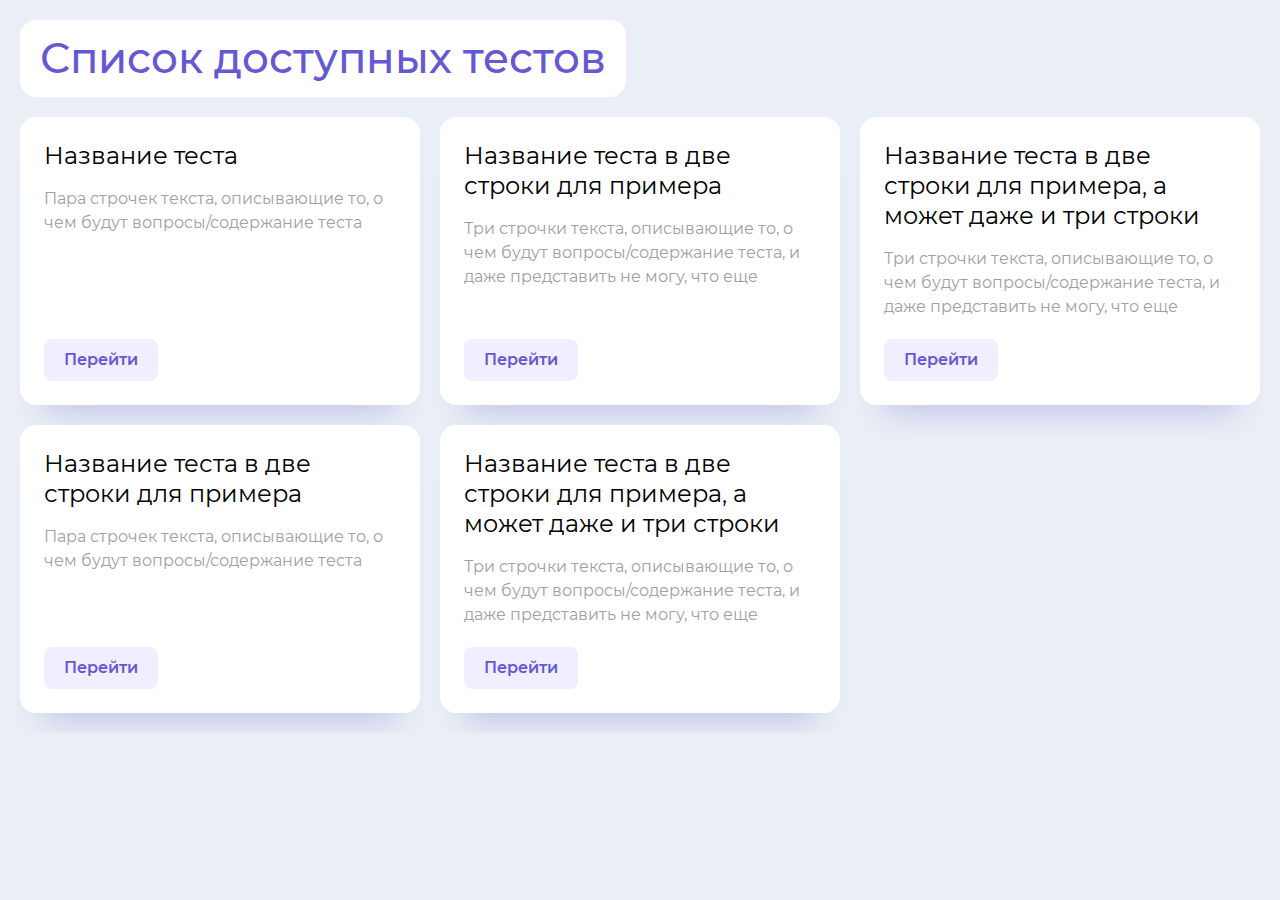
==== index.html @ 126f2cc9 "Updates" ====
<!DOCTYPE html>
<html lang="ru" class="page">
	<head>
		<meta charset="UTF-8" />
		<meta name="viewport" content="width=device-width, initial-scale=1.0" />
		<link rel="shortcut icon" href="favicon.ico" type="image/x-icon" />
		<meta http-equiv="X-UA-Compatible" content="ie=edge" />
		<meta name="theme-color" content="#111111" />
		<title>Opti-quiz</title>
		<link rel="stylesheet" href="css/vendor.css" />
		<link rel="stylesheet" href="css/main.css" />
		<script defer src="js/main.js"></script>
	</head>
	<head>
		<meta charset="UTF-8" />
		<meta name="viewport" content="width=device-width, initial-scale=1.0" />
		<link rel="shortcut icon" href="favicon.ico" type="image/x-icon" />
		<meta http-equiv="X-UA-Compatible" content="ie=edge" />
		<meta name="theme-color" content="#111111" />
		<title>Opti-quiz</title>
		<link rel="stylesheet" href="css/vendor.css" />
		<link rel="stylesheet" href="css/main.css" />
		<script defer src="js/main.js"></script>
	</head>

	<body class="page__body">
		<div class="site-container">
			<main class="main">
				<section class="tests">
					<div class="container tests__container">
						<h2 class="title title__h2 tests__title-main">Список доступных тестов</h2>
						<div class="tests__list">
							<div class="tests__test">
								<div class="tests__container-text">
									<h3 class="title title__h3 tests__title">Название теста</h3>
									<p class="title tests__descr">
										Пара строчек текста, описывающие то, о чем будут вопросы/содержание теста
									</p>
								</div>
								<a
									href="https://google.com/tests/1"
									target="_blank"
									class="btn-reset title tests__link"
								>
									Перейти
								</a>
							</div>
							<div class="tests__test">
								<div class="tests__container-text">
									<h3 class="title title__h3 tests__title">
										Название теста в две строки для примера
									</h3>
									<p class="title tests__descr">
										Три строчки текста, описывающие то, о чем будут вопросы/содержание теста, и даже
										представить не могу, что еще
									</p>
								</div>
								<a
									href="https://google.com/tests/2"
									target="_blank"
									class="btn-reset title tests__link"
								>
									Перейти
								</a>
							</div>
							<div class="tests__test">
								<div class="tests__container-text">
									<h3 class="title title__h3 tests__title">
										Название теста в две строки для примера, а может даже и три строки
									</h3>
									<p class="title tests__descr">
										Три строчки текста, описывающие то, о чем будут вопросы/содержание теста, и даже
										представить не могу, что еще
									</p>
								</div>
								<a
									href="https://google.com/tests/1"
									target="_blank"
									class="btn-reset title tests__link"
								>
									Перейти
								</a>
							</div>
							<div class="tests__test">
								<div class="tests__container-text">
									<h3 class="title title__h3 tests__title">
										Название теста в две строки для примера
									</h3>
									<p class="title tests__descr">
										Пара строчек текста, описывающие то, о чем будут вопросы/содержание теста
									</p>
								</div>
								<a
									href="https://google.com/tests/2"
									target="_blank"
									class="btn-reset title tests__link"
								>
									Перейти
								</a>
							</div>
							<div class="tests__test">
								<div class="tests__container-text">
									<h3 class="title title__h3 tests__title">
										Название теста в две строки для примера, а может даже и три строки
									</h3>
									<p class="title tests__descr">
										Три строчки текста, описывающие то, о чем будут вопросы/содержание теста, и даже
										представить не могу, что еще
									</p>
								</div>
								<a
									href="https://google.com/tests/1"
									target="_blank"
									class="btn-reset title tests__link"
								>
									Перейти
								</a>
							</div>
						</div>
					</div>
				</section>
			</main>
		</div>
	</body>
</html>
---- css/main.css ----
:root {
	--font-family: "Montserrat", sans-serif;
	--content-width: 1440px;
	--container-offset: 20px;
	--container-width: calc(var(--content-width) + (var(--container-offset) * 2));
	--white-color: #fff;
	--black-color: #141b22;
	--grey-color: #a0a0a0;
	--body-bg-color: #eaeef6;
	--link-bg-color: #f1eeff;
	--link-text-color: #6558d3;
}
.custom-checkbox__field:checked + .custom-checkbox__content::after {
	opacity: 1;
}
.custom-checkbox__field:focus + .custom-checkbox__content::before {
	outline: red solid 2px;
	outline-offset: 2px;
}
.custom-checkbox__field:disabled + .custom-checkbox__content {
	opacity: 0.4;
	pointer-events: none;
}
@font-face {
	font-family: Montserrat;
	src: url(../fonts/Montserrat-Regular.woff2) format("woff2");
	font-weight: 400;
	font-display: swap;
	font-style: normal;
}
@font-face {
	font-family: Montserrat;
	src: url(../fonts/Montserrat-Medium.woff2) format("woff2");
	font-weight: 500;
	font-display: swap;
	font-style: normal;
}
@font-face {
	font-family: Montserrat;
	src: url(../fonts/Montserrat-SemiBold.woff2) format("woff2");
	font-weight: 600;
	font-display: swap;
	font-style: normal;
}
@font-face {
	font-family: Montserrat;
	src: url(../fonts/Montserrat-Bold.woff2) format("woff2");
	font-weight: 700;
	font-display: swap;
	font-style: normal;
}
html {
	-webkit-box-sizing: border-box;
	box-sizing: border-box;
}
*,
::after,
::before {
	-webkit-box-sizing: inherit;
	box-sizing: inherit;
}
.page {
	height: 100%;
	font-family: var(--font-family, sans-serif);
	-webkit-text-size-adjust: 100%;
}
.page__body {
	margin: 0;
	min-width: 320px;
	min-height: 100%;
	font-size: 16px;
	background: var(--body-bg-color);
}
.site-container {
	overflow: hidden;
}
.btn-reset {
	border: none;
	padding: 0;
	background-color: transparent;
	cursor: pointer;
}
.list-reset {
	list-style: none;
	margin: 0;
	padding: 0;
}
.container {
	margin: 0 auto;
	padding: 0 var(--container-offset);
	max-width: var(--container-width);
}
.title {
	margin: 0;
}
.title__h2 {
	font-size: 42px;
	line-height: 1.25;
	font-weight: 500;
	color: var(--link-text-color);
	background: var(--white-color);
	padding: 12px 20px;
	border-radius: 16px;
	margin-bottom: 20px;
	width: -webkit-fit-content;
	width: -moz-fit-content;
	width: fit-content;
}
.title__h3 {
	font-size: 24px;
	line-height: 1.25;
	font-weight: 400;
}
@media (max-width: 768px) {
	.title__h2 {
		font-size: 34px;
	}
}
@media (max-width: 480px) {
	.title__h2 {
		font-size: 26px;
	}
}
@media (max-width: 375px) {
	.title__h2 {
		font-size: 22px;
	}
}
.tests__container {
	padding-top: 20px;
	padding-bottom: 20px;
}
.tests__list {
	display: -ms-grid;
	display: grid;
	-ms-grid-columns: (1fr) [12];
	grid-template-columns: repeat(12, 1fr);
	gap: 20px;
}
.tests__test {
	-ms-grid-column-span: 4;
	grid-column: 4 span;
	padding: 24px;
	border-radius: 16px;
	-webkit-box-shadow: 0 30px 30px -25px rgba(65, 51, 183, 0.25);
	box-shadow: 0 30px 30px -25px rgba(65, 51, 183, 0.25);
	background: var(--white-color);
	display: -webkit-box;
	display: -ms-flexbox;
	display: flex;
	-webkit-box-orient: vertical;
	-webkit-box-direction: normal;
	-ms-flex-direction: column;
	flex-direction: column;
	-webkit-box-pack: justify;
	-ms-flex-pack: justify;
	justify-content: space-between;
}
.tests__title {
	margin-bottom: 16px;
}
.tests__descr {
	color: var(--grey-color);
	font-size: 16px;
	margin-bottom: 20px;
	line-height: 1.5;
}
.tests__link {
	display: block;
	padding: 12px 20px;
	background: var(--link-bg-color);
	border-radius: 8px;
	color: var(--link-text-color);
	font-weight: 600;
	text-decoration: none;
	width: -webkit-fit-content;
	width: -moz-fit-content;
	width: fit-content;
	-webkit-transition: color 0.3s, background 0.3s;
	transition: color 0.3s, background 0.3s;
}
.tests__link:hover {
	background: var(--link-text-color);
	color: var(--white-color);
}
@media (max-width: 768px) {
	.tests__test {
		-ms-grid-column-span: 6;
		grid-column: 6 span;
	}
}
@media (max-width: 480px) {
	.tests__list {
		-webkit-column-gap: 0;
		-moz-column-gap: 0;
		column-gap: 0;
	}
	.tests__test {
		-ms-grid-column-span: 12;
		grid-column: 12 span;
	}
}
---- css/main.css ----
:root {
	--font-family: "Montserrat", sans-serif;
	--content-width: 1440px;
	--container-offset: 20px;
	--container-width: calc(var(--content-width) + (var(--container-offset) * 2));
	--white-color: #fff;
	--black-color: #141b22;
	--grey-color: #a0a0a0;
	--body-bg-color: #eaeef6;
	--link-bg-color: #f1eeff;
	--link-text-color: #6558d3;
}
.custom-checkbox__field:checked + .custom-checkbox__content::after {
	opacity: 1;
}
.custom-checkbox__field:focus + .custom-checkbox__content::before {
	outline: red solid 2px;
	outline-offset: 2px;
}
.custom-checkbox__field:disabled + .custom-checkbox__content {
	opacity: 0.4;
	pointer-events: none;
}
@font-face {
	font-family: Montserrat;
	src: url(../fonts/Montserrat-Regular.woff2) format("woff2");
	font-weight: 400;
	font-display: swap;
	font-style: normal;
}
@font-face {
	font-family: Montserrat;
	src: url(../fonts/Montserrat-Medium.woff2) format("woff2");
	font-weight: 500;
	font-display: swap;
	font-style: normal;
}
@font-face {
	font-family: Montserrat;
	src: url(../fonts/Montserrat-SemiBold.woff2) format("woff2");
	font-weight: 600;
	font-display: swap;
	font-style: normal;
}
@font-face {
	font-family: Montserrat;
	src: url(../fonts/Montserrat-Bold.woff2) format("woff2");
	font-weight: 700;
	font-display: swap;
	font-style: normal;
}
html {
	-webkit-box-sizing: border-box;
	box-sizing: border-box;
}
*,
::after,
::before {
	-webkit-box-sizing: inherit;
	box-sizing: inherit;
}
.page {
	height: 100%;
	font-family: var(--font-family, sans-serif);
	-webkit-text-size-adjust: 100%;
}
.page__body {
	margin: 0;
	min-width: 320px;
	min-height: 100%;
	font-size: 16px;
	background: var(--body-bg-color);
}
.site-container {
	overflow: hidden;
}
.btn-reset {
	border: none;
	padding: 0;
	background-color: transparent;
	cursor: pointer;
}
.list-reset {
	list-style: none;
	margin: 0;
	padding: 0;
}
.container {
	margin: 0 auto;
	padding: 0 var(--container-offset);
	max-width: var(--container-width);
}
.title {
	margin: 0;
}
.title__h2 {
	font-size: 42px;
	line-height: 1.25;
	font-weight: 500;
	color: var(--link-text-color);
	background: var(--white-color);
	padding: 12px 20px;
	border-radius: 16px;
	margin-bottom: 20px;
	width: -webkit-fit-content;
	width: -moz-fit-content;
	width: fit-content;
}
.title__h3 {
	font-size: 24px;
	line-height: 1.25;
	font-weight: 400;
}
@media (max-width: 768px) {
	.title__h2 {
		font-size: 34px;
	}
}
@media (max-width: 480px) {
	.title__h2 {
		font-size: 26px;
	}
}
@media (max-width: 375px) {
	.title__h2 {
		font-size: 22px;
	}
}
.tests__container {
	padding-top: 20px;
	padding-bottom: 20px;
}
.tests__list {
	display: -ms-grid;
	display: grid;
	-ms-grid-columns: (1fr) [12];
	grid-template-columns: repeat(12, 1fr);
	gap: 20px;
}
.tests__test {
	-ms-grid-column-span: 4;
	grid-column: 4 span;
	padding: 24px;
	border-radius: 16px;
	-webkit-box-shadow: 0 30px 30px -25px rgba(65, 51, 183, 0.25);
	box-shadow: 0 30px 30px -25px rgba(65, 51, 183, 0.25);
	background: var(--white-color);
	display: -webkit-box;
	display: -ms-flexbox;
	display: flex;
	-webkit-box-orient: vertical;
	-webkit-box-direction: normal;
	-ms-flex-direction: column;
	flex-direction: column;
	-webkit-box-pack: justify;
	-ms-flex-pack: justify;
	justify-content: space-between;
}
.tests__title {
	margin-bottom: 16px;
}
.tests__descr {
	color: var(--grey-color);
	font-size: 16px;
	margin-bottom: 20px;
	line-height: 1.5;
}
.tests__link {
	display: block;
	padding: 12px 20px;
	background: var(--link-bg-color);
	border-radius: 8px;
	color: var(--link-text-color);
	font-weight: 600;
	text-decoration: none;
	width: -webkit-fit-content;
	width: -moz-fit-content;
	width: fit-content;
	-webkit-transition: color 0.3s, background 0.3s;
	transition: color 0.3s, background 0.3s;
}
.tests__link:hover {
	background: var(--link-text-color);
	color: var(--white-color);
}
@media (max-width: 768px) {
	.tests__test {
		-ms-grid-column-span: 6;
		grid-column: 6 span;
	}
}
@media (max-width: 480px) {
	.tests__list {
		-webkit-column-gap: 0;
		-moz-column-gap: 0;
		column-gap: 0;
	}
	.tests__test {
		-ms-grid-column-span: 12;
		grid-column: 12 span;
	}
}
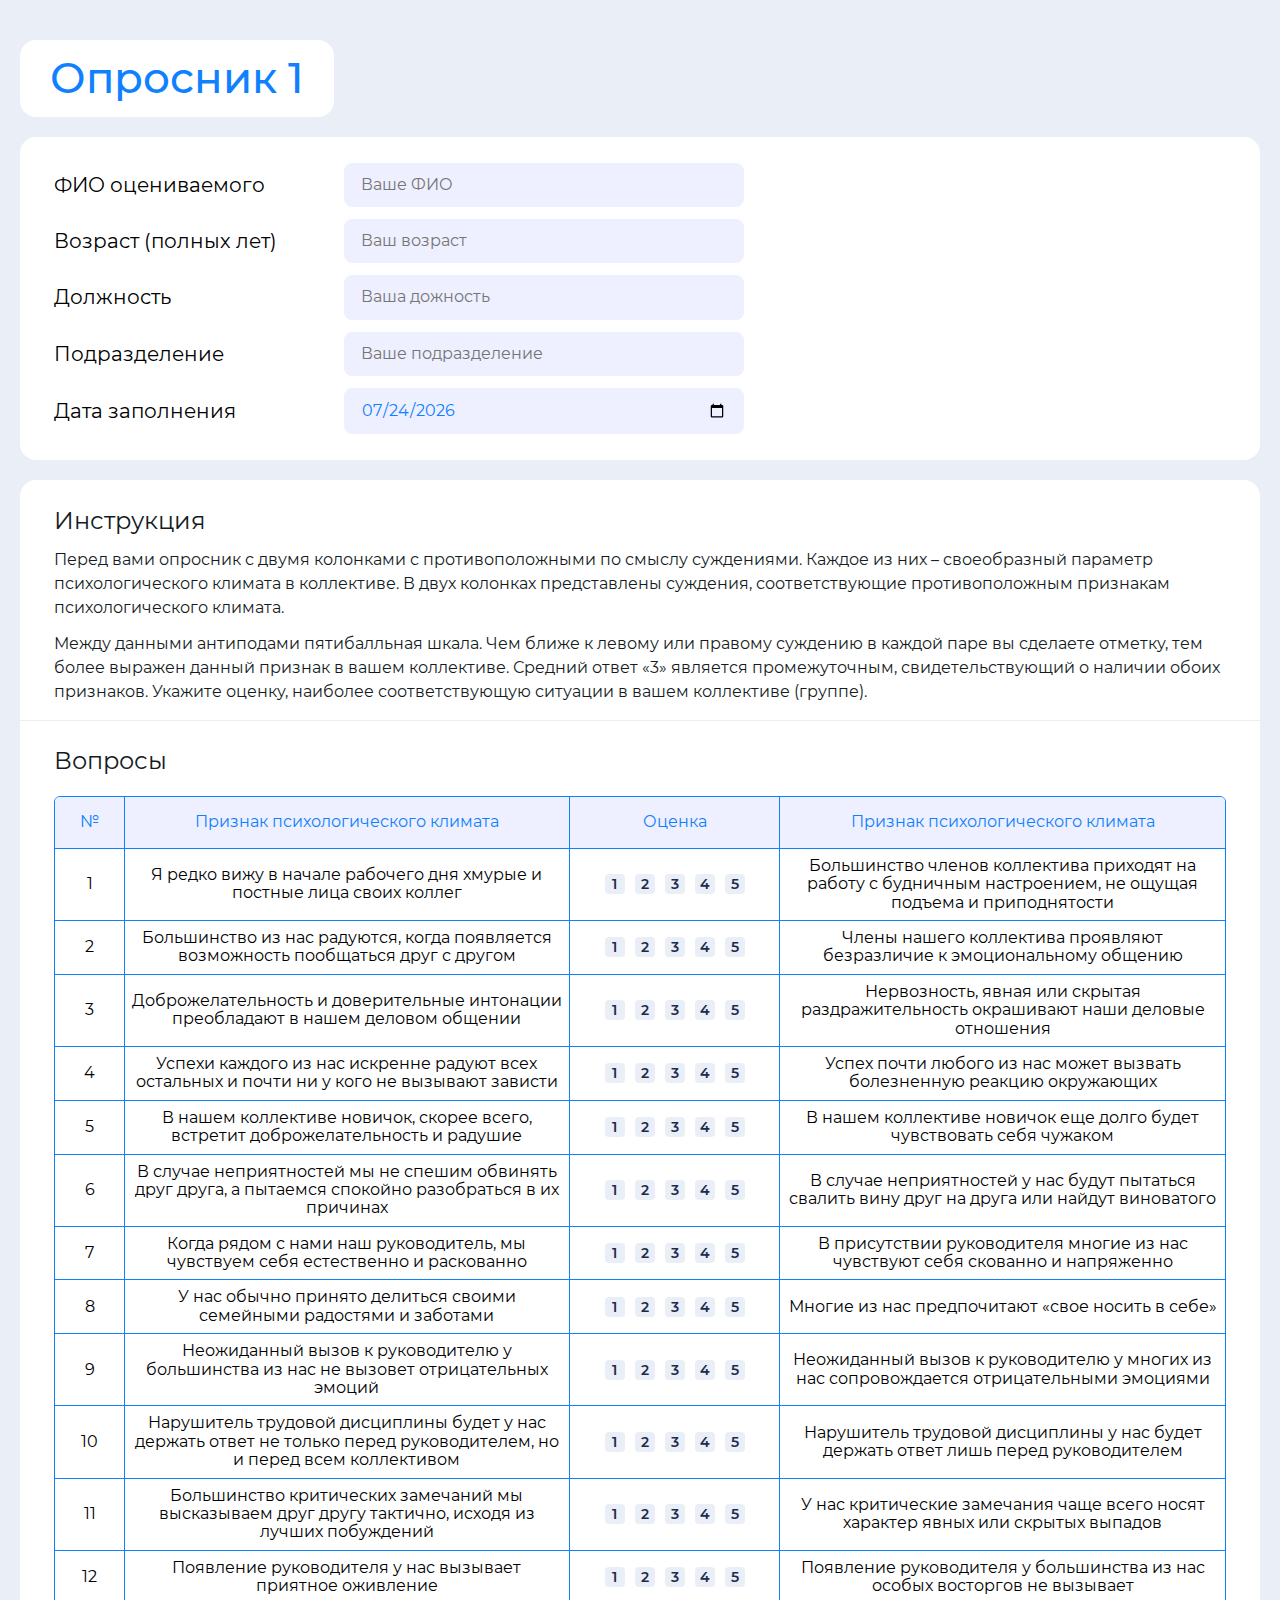
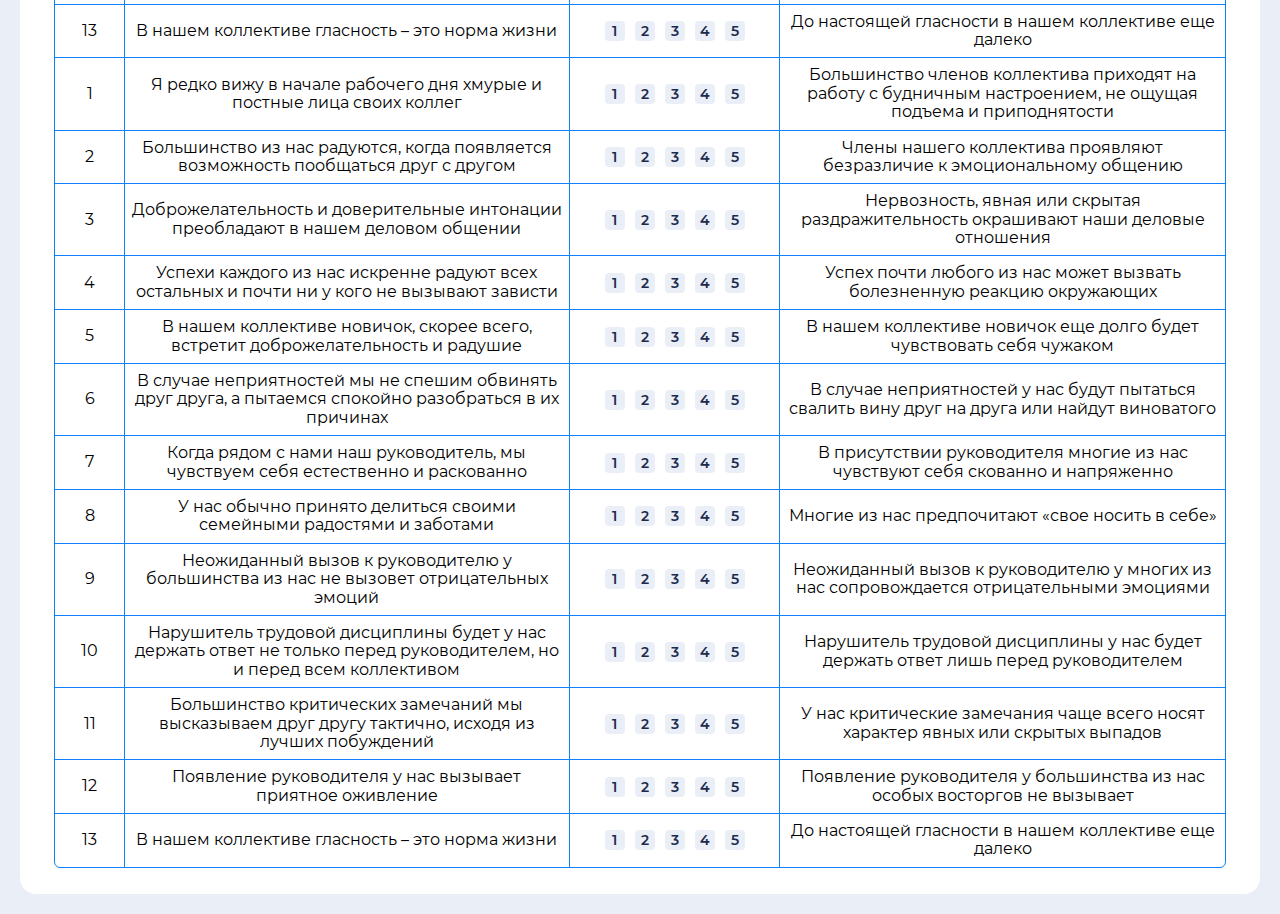
==== commit 46b0556c: "Updates" ====
--- a/index.html
+++ b/index.html
@@ -28,93 +28,119 @@
 			<main class="main">
 				<section class="tests">
 					<div class="container tests__container">
-						<h2 class="title title__h2 tests__title-main">Список доступных тестов</h2>
-						<div class="tests__list">
-							<div class="tests__test">
-								<div class="tests__container-text">
-									<h3 class="title title__h3 tests__title">Название теста</h3>
-									<p class="title tests__descr">
-										Пара строчек текста, описывающие то, о чем будут вопросы/содержание теста
-									</p>
+						<div class="tests__selector tests__selector-hidden">
+							<h2 class="title title__h2">Список доступных тестов</h2>
+							<div class="tests__list">
+								<div class="tests__item">
+									<div class="tests__container-text">
+										<h3 class="title title__h3 tests__title">Опросник 1</h3>
+										<p class="title tests__descr">
+											Перед вами опросник с двумя колонками с противоположными по смыслу
+											суждениями. Каждое из них – своеобразный параметр психологического климата в
+											коллективе. Между данными антиподами пятибалльная шкала. Чем ближе к левому
+											или правому суждению в каждой паре вы сделаете отметку, тем более выражен
+											данный признак в вашем коллективе.
+										</p>
+									</div>
+									<button class="btn-reset tests__button" data-test-id="1">Перейти</button>
 								</div>
-								<a
-									href="https://google.com/tests/1"
-									target="_blank"
-									class="btn-reset title tests__link"
-								>
-									Перейти
-								</a>
+								<div class="tests__item">
+									<div class="tests__container-text">
+										<h3 class="title title__h3 tests__title">Опросник 2</h3>
+										<p class="title tests__descr">
+											Вам предлагается 10 утверждений, отражающих Ваше отношение к подразделению,
+											в котором Вы сейчас работаете, и к организации в целом. Оцените степень
+											Вашего согласия с данными утверждениями по следующей пятибалльной шкале:
+										</p>
+									</div>
+									<button class="btn-reset tests__button" data-test-id="2">Перейти</button>
+								</div>
 							</div>
-							<div class="tests__test">
-								<div class="tests__container-text">
-									<h3 class="title title__h3 tests__title">
-										Название теста в две строки для примера
-									</h3>
-									<p class="title tests__descr">
-										Три строчки текста, описывающие то, о чем будут вопросы/содержание теста, и даже
-										представить не могу, что еще
-									</p>
+						</div>
+						<div class="tests__test tests__test-1">
+							<h2 class="title title__h2 tests__title-test">Опросник 1</h2>
+							<div class="tests__body">
+								<div class="tests__row">
+									<div class="tests__cell tests__cell-field">ФИО оцениваемого</div>
+									<div class="tests__cell tests__cell-input">
+										<input
+											type="text"
+											class="tests__input tests__input-text"
+											id="fio"
+											placeholder="Ваше ФИО"
+										/>
+									</div>
 								</div>
-								<a
-									href="https://google.com/tests/2"
-									target="_blank"
-									class="btn-reset title tests__link"
-								>
-									Перейти
-								</a>
+								<div class="tests__row">
+									<div class="tests__cell tests__cell-field">Возраст (полных лет)</div>
+									<div class="tests__cell tests__cell-input">
+										<input
+											type="text"
+											class="tests__input tests__input-text"
+											id="age"
+											placeholder="Ваш возраст"
+										/>
+									</div>
+								</div>
+								<div class="tests__row">
+									<div class="tests__cell tests__cell-field">Должность</div>
+									<div class="tests__cell tests__cell-input">
+										<input
+											type="text"
+											class="tests__input tests__input-text"
+											id="job"
+											placeholder="Ваша дожность"
+										/>
+									</div>
+								</div>
+								<div class="tests__row">
+									<div class="tests__cell tests__cell-field">Подразделение</div>
+									<div class="tests__cell tests__cell-input">
+										<input
+											type="text"
+											class="tests__input tests__input-text"
+											id="otdel"
+											placeholder="Ваше подразделение"
+										/>
+									</div>
+								</div>
+								<div class="tests__row">
+									<div class="tests__cell tests__cell-field">Дата заполнения</div>
+									<div class="tests__cell tests__cell-input">
+										<input type="date" class="tests__input tests__input-date" id="date" />
+									</div>
+								</div>
 							</div>
-							<div class="tests__test">
-								<div class="tests__container-text">
-									<h3 class="title title__h3 tests__title">
-										Название теста в две строки для примера, а может даже и три строки
-									</h3>
-									<p class="title tests__descr">
-										Три строчки текста, описывающие то, о чем будут вопросы/содержание теста, и даже
-										представить не могу, что еще
-									</p>
+							<div class="tests__body">
+								<h3 class="title title__h3">Инструкция</h3>
+								<p class="title tests__descr tests__descr-black">
+									Перед вами опросник с двумя колонками с противоположными по смыслу суждениями.
+									Каждое из них – своеобразный параметр психологического климата в коллективе. В двух
+									колонках представлены суждения, соответствующие противоположным признакам
+									психологического климата.
+								</p>
+								<p class="title tests__descr tests__descr-black">
+									Между данными антиподами пятибалльная шкала. Чем ближе к левому или правому суждению
+									в каждой паре вы сделаете отметку, тем более выражен данный признак в вашем
+									коллективе. Средний ответ «3» является промежуточным, свидетельствующий о наличии
+									обоих признаков. Укажите оценку, наиболее соответствующую ситуации в вашем
+									коллективе (группе).
+								</p>
+								<div class="tests__questions">
+									<h3 class="title title__h3">Вопросы</h3>
+									<div class="table tests__table">
+										<div class="table__row table__row-header">
+											<div class="table__cell table__cell-number">№</div>
+											<div class="table__cell table__cell-priznak table__cell-priznak-1">
+												Признак психологического климата
+											</div>
+											<div class="table__cell table__cell-mark">Оценка</div>
+											<div class="table__cell table__cell-priznak table__cell-priznak-2">
+												Признак психологического климата
+											</div>
+										</div>
+									</div>
 								</div>
-								<a
-									href="https://google.com/tests/1"
-									target="_blank"
-									class="btn-reset title tests__link"
-								>
-									Перейти
-								</a>
-							</div>
-							<div class="tests__test">
-								<div class="tests__container-text">
-									<h3 class="title title__h3 tests__title">
-										Название теста в две строки для примера
-									</h3>
-									<p class="title tests__descr">
-										Пара строчек текста, описывающие то, о чем будут вопросы/содержание теста
-									</p>
-								</div>
-								<a
-									href="https://google.com/tests/2"
-									target="_blank"
-									class="btn-reset title tests__link"
-								>
-									Перейти
-								</a>
-							</div>
-							<div class="tests__test">
-								<div class="tests__container-text">
-									<h3 class="title title__h3 tests__title">
-										Название теста в две строки для примера, а может даже и три строки
-									</h3>
-									<p class="title tests__descr">
-										Три строчки текста, описывающие то, о чем будут вопросы/содержание теста, и даже
-										представить не могу, что еще
-									</p>
-								</div>
-								<a
-									href="https://google.com/tests/1"
-									target="_blank"
-									class="btn-reset title tests__link"
-								>
-									Перейти
-								</a>
 							</div>
 						</div>
 					</div>
--- a/css/main.css
+++ b/css/main.css
@@ -1,14 +1,16 @@
 :root {
 	--font-family: "Montserrat", sans-serif;
-	--content-width: 1440px;
+	--content-width: 1400px;
 	--container-offset: 20px;
 	--container-width: calc(var(--content-width) + (var(--container-offset) * 2));
 	--white-color: #fff;
 	--black-color: #141b22;
 	--grey-color: #a0a0a0;
 	--body-bg-color: #eaeef6;
-	--link-bg-color: #f1eeff;
-	--link-text-color: #6558d3;
+	--link-bg-color: #eeefff;
+	--blue-color: #0f81ff;
+	--light-blue-color: #008ed6;
+	--dark-blue-color: #1c2a4d;
 }
 .custom-checkbox__field:checked + .custom-checkbox__content::after {
 	opacity: 1;
@@ -97,9 +99,9 @@
 	font-size: 42px;
 	line-height: 1.25;
 	font-weight: 500;
-	color: var(--link-text-color);
+	color: var(--blue-color);
 	background: var(--white-color);
-	padding: 12px 20px;
+	padding: 12px 30px;
 	border-radius: 16px;
 	margin-bottom: 20px;
 	width: -webkit-fit-content;
@@ -110,6 +112,13 @@
 	font-size: 24px;
 	line-height: 1.25;
 	font-weight: 400;
+	color: var(--black-color);
+}
+.title__h4 {
+	font-size: 20px;
+	line-height: 1.25;
+	font-weight: 400;
+	color: var(--black-color);
 }
 @media (max-width: 768px) {
 	.title__h2 {
@@ -137,9 +146,9 @@
 	grid-template-columns: repeat(12, 1fr);
 	gap: 20px;
 }
-.tests__test {
-	-ms-grid-column-span: 4;
-	grid-column: 4 span;
+.tests__item {
+	-ms-grid-column-span: 5;
+	grid-column: 5 span;
 	padding: 24px;
 	border-radius: 16px;
 	-webkit-box-shadow: 0 30px 30px -25px rgba(65, 51, 183, 0.25);
@@ -159,32 +168,107 @@
 .tests__title {
 	margin-bottom: 16px;
 }
+.tests__title-test {
+	margin: 0;
+}
 .tests__descr {
 	color: var(--grey-color);
 	font-size: 16px;
 	margin-bottom: 20px;
 	line-height: 1.5;
 }
-.tests__link {
+.tests__descr-black {
+	color: var(--black-color);
+	margin: 0;
+}
+.tests__button {
 	display: block;
 	padding: 12px 20px;
 	background: var(--link-bg-color);
 	border-radius: 8px;
-	color: var(--link-text-color);
+	color: var(--blue-color);
 	font-weight: 600;
-	text-decoration: none;
 	width: -webkit-fit-content;
 	width: -moz-fit-content;
 	width: fit-content;
 	-webkit-transition: color 0.3s, background 0.3s;
 	transition: color 0.3s, background 0.3s;
 }
-.tests__link:hover {
-	background: var(--link-text-color);
+.tests__button:hover {
+	background: var(--blue-color);
 	color: var(--white-color);
 }
+.tests__test {
+	margin-top: 20px;
+	display: -webkit-box;
+	display: -ms-flexbox;
+	display: flex;
+	-webkit-box-orient: vertical;
+	-webkit-box-direction: normal;
+	-ms-flex-direction: column;
+	flex-direction: column;
+	gap: 20px;
+}
+.tests__body {
+	padding: 26px 34px;
+	background: var(--white-color);
+	border-radius: 16px;
+	display: -webkit-box;
+	display: -ms-flexbox;
+	display: flex;
+	-webkit-box-orient: vertical;
+	-webkit-box-direction: normal;
+	-ms-flex-direction: column;
+	flex-direction: column;
+	gap: 12px;
+}
+.tests__row {
+	display: -webkit-box;
+	display: -ms-flexbox;
+	display: flex;
+	-webkit-box-align: center;
+	-ms-flex-align: center;
+	align-items: center;
+}
+.tests__row-default {
+	gap: 20px;
+}
+.tests__cell-field {
+	font-size: 20px;
+	line-height: 1.2;
+	width: 290px;
+}
+.tests__cell-input {
+	width: 400px;
+}
+.tests__input {
+	width: 100%;
+	border: 1px solid var(--link-bg-color);
+	outline: 0;
+	background: var(--link-bg-color);
+	border-radius: 8px;
+	color: var(--blue-color);
+	padding: 12px 16px;
+}
+.tests__questions {
+	margin-top: 20px;
+	padding-top: 10px;
+	position: relative;
+}
+.tests__questions::before {
+	content: "";
+	position: absolute;
+	top: -16px;
+	left: -34px;
+	height: 1px;
+	width: calc(100% + 68px);
+	background: var(--body-bg-color);
+}
+.tests__selector-hidden {
+	display: none;
+}
 @media (max-width: 768px) {
-	.tests__test {
+	.tests__item {
 		-ms-grid-column-span: 6;
 		grid-column: 6 span;
 	}
@@ -195,8 +279,117 @@
 		-moz-column-gap: 0;
 		column-gap: 0;
 	}
-	.tests__test {
+	.tests__item {
 		-ms-grid-column-span: 12;
 		grid-column: 12 span;
 	}
 }
+.table {
+	margin-top: 20px;
+	border: 1px solid var(--blue-color);
+	border-radius: 6px;
+	overflow: hidden;
+}
+.table .table__row:not(:last-child) {
+	border-bottom: 1px solid var(--blue-color);
+}
+.table__row {
+	display: -webkit-box;
+	display: -ms-flexbox;
+	display: flex;
+	-webkit-box-align: stretch;
+	-ms-flex-align: stretch;
+	align-items: stretch;
+	text-align: center;
+}
+.table__row-header {
+	background: var(--link-bg-color);
+	color: var(--blue-color);
+}
+.table__row-header .table__cell {
+	padding: 16px 6px;
+}
+.table__row .table__cell:not(:last-child) {
+	border-right: 1px solid var(--blue-color);
+}
+.table__cell {
+	padding: 8px 6px;
+	display: -webkit-box;
+	display: -ms-flexbox;
+	display: flex;
+	-webkit-box-pack: center;
+	-ms-flex-pack: center;
+	justify-content: center;
+	-webkit-box-align: center;
+	-ms-flex-align: center;
+	align-items: center;
+}
+.table__cell-number {
+	width: 6%;
+}
+.table__cell-priznak {
+	width: 38%;
+}
+.table__cell-mark {
+	width: 18%;
+}
+.table__list {
+	display: -webkit-box;
+	display: -ms-flexbox;
+	display: flex;
+	position: relative;
+	gap: 10px;
+}
+.table__input {
+	-webkit-appearance: none;
+	-moz-appearance: none;
+	appearance: none;
+	position: absolute;
+	opacity: 0;
+	display: block;
+	height: 0;
+	width: 0;
+}
+.table__input:checked + .table__label {
+	background: 0 0;
+	color: var(--light-blue-color);
+}
+.table__input:checked + .table__label:after {
+	opacity: 1;
+}
+.table__label {
+	position: relative;
+	cursor: pointer;
+	background: var(--body-bg-color);
+	border-radius: 4px;
+	font-weight: 600;
+	font-size: 14px;
+	line-height: 20px;
+	color: var(--dark-blue-color);
+	width: 20px;
+	height: 20px;
+	display: -webkit-inline-box;
+	display: -ms-inline-flexbox;
+	display: inline-flex;
+	-webkit-box-pack: center;
+	-ms-flex-pack: center;
+	justify-content: center;
+	-webkit-box-align: center;
+	-ms-flex-align: center;
+	align-items: center;
+	-webkit-transition: background 0.3s, color 0.3s;
+	transition: background 0.3s, color 0.3s;
+}
+.table__label::after {
+	content: "";
+	width: 20px;
+	height: 20px;
+	border-radius: 4px;
+	border: 2px solid !important;
+	position: absolute;
+	top: 0;
+	left: 0;
+	opacity: 0;
+	-webkit-transition: opacity 0.3s, border 0.3s;
+	transition: opacity 0.3s, border 0.3s;
+}
--- a/css/main.css
+++ b/css/main.css
@@ -1,14 +1,16 @@
 :root {
 	--font-family: "Montserrat", sans-serif;
-	--content-width: 1440px;
+	--content-width: 1400px;
 	--container-offset: 20px;
 	--container-width: calc(var(--content-width) + (var(--container-offset) * 2));
 	--white-color: #fff;
 	--black-color: #141b22;
 	--grey-color: #a0a0a0;
 	--body-bg-color: #eaeef6;
-	--link-bg-color: #f1eeff;
-	--link-text-color: #6558d3;
+	--link-bg-color: #eeefff;
+	--blue-color: #0f81ff;
+	--light-blue-color: #008ed6;
+	--dark-blue-color: #1c2a4d;
 }
 .custom-checkbox__field:checked + .custom-checkbox__content::after {
 	opacity: 1;
@@ -97,9 +99,9 @@
 	font-size: 42px;
 	line-height: 1.25;
 	font-weight: 500;
-	color: var(--link-text-color);
+	color: var(--blue-color);
 	background: var(--white-color);
-	padding: 12px 20px;
+	padding: 12px 30px;
 	border-radius: 16px;
 	margin-bottom: 20px;
 	width: -webkit-fit-content;
@@ -110,6 +112,13 @@
 	font-size: 24px;
 	line-height: 1.25;
 	font-weight: 400;
+	color: var(--black-color);
+}
+.title__h4 {
+	font-size: 20px;
+	line-height: 1.25;
+	font-weight: 400;
+	color: var(--black-color);
 }
 @media (max-width: 768px) {
 	.title__h2 {
@@ -137,9 +146,9 @@
 	grid-template-columns: repeat(12, 1fr);
 	gap: 20px;
 }
-.tests__test {
-	-ms-grid-column-span: 4;
-	grid-column: 4 span;
+.tests__item {
+	-ms-grid-column-span: 5;
+	grid-column: 5 span;
 	padding: 24px;
 	border-radius: 16px;
 	-webkit-box-shadow: 0 30px 30px -25px rgba(65, 51, 183, 0.25);
@@ -159,32 +168,107 @@
 .tests__title {
 	margin-bottom: 16px;
 }
+.tests__title-test {
+	margin: 0;
+}
 .tests__descr {
 	color: var(--grey-color);
 	font-size: 16px;
 	margin-bottom: 20px;
 	line-height: 1.5;
 }
-.tests__link {
+.tests__descr-black {
+	color: var(--black-color);
+	margin: 0;
+}
+.tests__button {
 	display: block;
 	padding: 12px 20px;
 	background: var(--link-bg-color);
 	border-radius: 8px;
-	color: var(--link-text-color);
+	color: var(--blue-color);
 	font-weight: 600;
-	text-decoration: none;
 	width: -webkit-fit-content;
 	width: -moz-fit-content;
 	width: fit-content;
 	-webkit-transition: color 0.3s, background 0.3s;
 	transition: color 0.3s, background 0.3s;
 }
-.tests__link:hover {
-	background: var(--link-text-color);
+.tests__button:hover {
+	background: var(--blue-color);
 	color: var(--white-color);
 }
+.tests__test {
+	margin-top: 20px;
+	display: -webkit-box;
+	display: -ms-flexbox;
+	display: flex;
+	-webkit-box-orient: vertical;
+	-webkit-box-direction: normal;
+	-ms-flex-direction: column;
+	flex-direction: column;
+	gap: 20px;
+}
+.tests__body {
+	padding: 26px 34px;
+	background: var(--white-color);
+	border-radius: 16px;
+	display: -webkit-box;
+	display: -ms-flexbox;
+	display: flex;
+	-webkit-box-orient: vertical;
+	-webkit-box-direction: normal;
+	-ms-flex-direction: column;
+	flex-direction: column;
+	gap: 12px;
+}
+.tests__row {
+	display: -webkit-box;
+	display: -ms-flexbox;
+	display: flex;
+	-webkit-box-align: center;
+	-ms-flex-align: center;
+	align-items: center;
+}
+.tests__row-default {
+	gap: 20px;
+}
+.tests__cell-field {
+	font-size: 20px;
+	line-height: 1.2;
+	width: 290px;
+}
+.tests__cell-input {
+	width: 400px;
+}
+.tests__input {
+	width: 100%;
+	border: 1px solid var(--link-bg-color);
+	outline: 0;
+	background: var(--link-bg-color);
+	border-radius: 8px;
+	color: var(--blue-color);
+	padding: 12px 16px;
+}
+.tests__questions {
+	margin-top: 20px;
+	padding-top: 10px;
+	position: relative;
+}
+.tests__questions::before {
+	content: "";
+	position: absolute;
+	top: -16px;
+	left: -34px;
+	height: 1px;
+	width: calc(100% + 68px);
+	background: var(--body-bg-color);
+}
+.tests__selector-hidden {
+	display: none;
+}
 @media (max-width: 768px) {
-	.tests__test {
+	.tests__item {
 		-ms-grid-column-span: 6;
 		grid-column: 6 span;
 	}
@@ -195,8 +279,117 @@
 		-moz-column-gap: 0;
 		column-gap: 0;
 	}
-	.tests__test {
+	.tests__item {
 		-ms-grid-column-span: 12;
 		grid-column: 12 span;
 	}
 }
+.table {
+	margin-top: 20px;
+	border: 1px solid var(--blue-color);
+	border-radius: 6px;
+	overflow: hidden;
+}
+.table .table__row:not(:last-child) {
+	border-bottom: 1px solid var(--blue-color);
+}
+.table__row {
+	display: -webkit-box;
+	display: -ms-flexbox;
+	display: flex;
+	-webkit-box-align: stretch;
+	-ms-flex-align: stretch;
+	align-items: stretch;
+	text-align: center;
+}
+.table__row-header {
+	background: var(--link-bg-color);
+	color: var(--blue-color);
+}
+.table__row-header .table__cell {
+	padding: 16px 6px;
+}
+.table__row .table__cell:not(:last-child) {
+	border-right: 1px solid var(--blue-color);
+}
+.table__cell {
+	padding: 8px 6px;
+	display: -webkit-box;
+	display: -ms-flexbox;
+	display: flex;
+	-webkit-box-pack: center;
+	-ms-flex-pack: center;
+	justify-content: center;
+	-webkit-box-align: center;
+	-ms-flex-align: center;
+	align-items: center;
+}
+.table__cell-number {
+	width: 6%;
+}
+.table__cell-priznak {
+	width: 38%;
+}
+.table__cell-mark {
+	width: 18%;
+}
+.table__list {
+	display: -webkit-box;
+	display: -ms-flexbox;
+	display: flex;
+	position: relative;
+	gap: 10px;
+}
+.table__input {
+	-webkit-appearance: none;
+	-moz-appearance: none;
+	appearance: none;
+	position: absolute;
+	opacity: 0;
+	display: block;
+	height: 0;
+	width: 0;
+}
+.table__input:checked + .table__label {
+	background: 0 0;
+	color: var(--light-blue-color);
+}
+.table__input:checked + .table__label:after {
+	opacity: 1;
+}
+.table__label {
+	position: relative;
+	cursor: pointer;
+	background: var(--body-bg-color);
+	border-radius: 4px;
+	font-weight: 600;
+	font-size: 14px;
+	line-height: 20px;
+	color: var(--dark-blue-color);
+	width: 20px;
+	height: 20px;
+	display: -webkit-inline-box;
+	display: -ms-inline-flexbox;
+	display: inline-flex;
+	-webkit-box-pack: center;
+	-ms-flex-pack: center;
+	justify-content: center;
+	-webkit-box-align: center;
+	-ms-flex-align: center;
+	align-items: center;
+	-webkit-transition: background 0.3s, color 0.3s;
+	transition: background 0.3s, color 0.3s;
+}
+.table__label::after {
+	content: "";
+	width: 20px;
+	height: 20px;
+	border-radius: 4px;
+	border: 2px solid !important;
+	position: absolute;
+	top: 0;
+	left: 0;
+	opacity: 0;
+	-webkit-transition: opacity 0.3s, border 0.3s;
+	transition: opacity 0.3s, border 0.3s;
+}
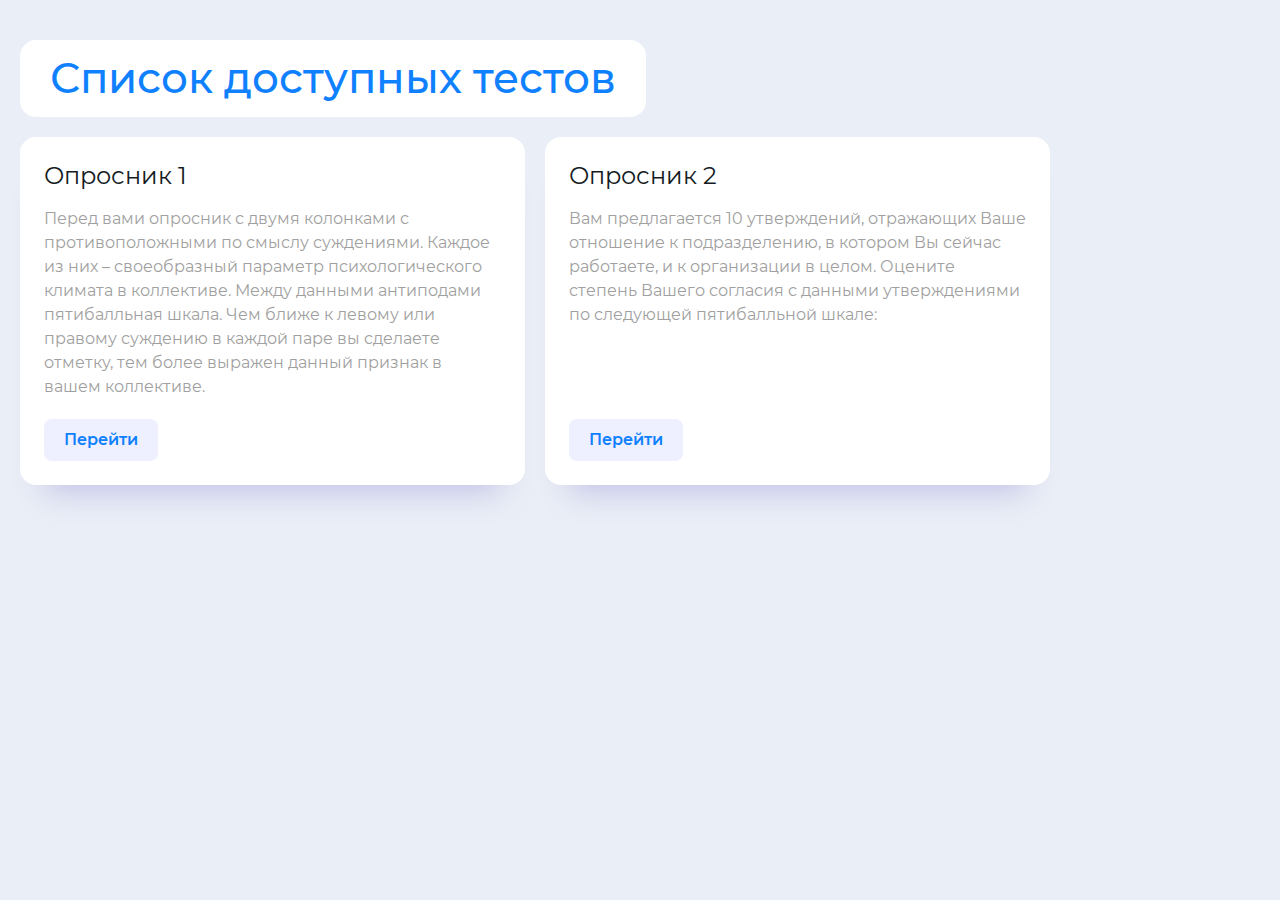
==== commit 21700a71: "Updates" ====
--- a/index.html
+++ b/index.html
@@ -1,16 +1,5 @@
 <!DOCTYPE html>
 <html lang="ru" class="page">
-	<head>
-		<meta charset="UTF-8" />
-		<meta name="viewport" content="width=device-width, initial-scale=1.0" />
-		<link rel="shortcut icon" href="favicon.ico" type="image/x-icon" />
-		<meta http-equiv="X-UA-Compatible" content="ie=edge" />
-		<meta name="theme-color" content="#111111" />
-		<title>Opti-quiz</title>
-		<link rel="stylesheet" href="css/vendor.css" />
-		<link rel="stylesheet" href="css/main.css" />
-		<script defer src="js/main.js"></script>
-	</head>
 	<head>
 		<meta charset="UTF-8" />
 		<meta name="viewport" content="width=device-width, initial-scale=1.0" />
@@ -28,7 +17,7 @@
 			<main class="main">
 				<section class="tests">
 					<div class="container tests__container">
-						<div class="tests__selector tests__selector-hidden">
+						<div class="tests__selector">
 							<h2 class="title title__h2">Список доступных тестов</h2>
 							<div class="tests__list">
 								<div class="tests__item">
@@ -57,91 +46,202 @@
 								</div>
 							</div>
 						</div>
-						<div class="tests__test tests__test-1">
-							<h2 class="title title__h2 tests__title-test">Опросник 1</h2>
-							<div class="tests__body">
-								<div class="tests__row">
-									<div class="tests__cell tests__cell-field">ФИО оцениваемого</div>
-									<div class="tests__cell tests__cell-input">
-										<input
-											type="text"
-											class="tests__input tests__input-text"
-											id="fio"
-											placeholder="Ваше ФИО"
-										/>
-									</div>
-								</div>
-								<div class="tests__row">
-									<div class="tests__cell tests__cell-field">Возраст (полных лет)</div>
-									<div class="tests__cell tests__cell-input">
-										<input
-											type="text"
-											class="tests__input tests__input-text"
-											id="age"
-											placeholder="Ваш возраст"
-										/>
-									</div>
-								</div>
-								<div class="tests__row">
-									<div class="tests__cell tests__cell-field">Должность</div>
-									<div class="tests__cell tests__cell-input">
-										<input
-											type="text"
-											class="tests__input tests__input-text"
-											id="job"
-											placeholder="Ваша дожность"
-										/>
-									</div>
-								</div>
-								<div class="tests__row">
-									<div class="tests__cell tests__cell-field">Подразделение</div>
-									<div class="tests__cell tests__cell-input">
-										<input
-											type="text"
-											class="tests__input tests__input-text"
-											id="otdel"
-											placeholder="Ваше подразделение"
-										/>
-									</div>
-								</div>
-								<div class="tests__row">
-									<div class="tests__cell tests__cell-field">Дата заполнения</div>
-									<div class="tests__cell tests__cell-input">
-										<input type="date" class="tests__input tests__input-date" id="date" />
-									</div>
-								</div>
+						<div class="tests__test node-hidden tests__test-1" data-test="1">
+							<div class="tests__row tests__row-default tests__row-title">
+								<h2 class="title title__h2 tests__title-test">Опросник 1</h2>
+								<button class="btn-reset tests__button-back">
+									<svg class="tests__arrow">
+										<use xlink:href="./img/sprite.svg#back-arrow"></use>
+									</svg>
+									Назад
+								</button>
 							</div>
-							<div class="tests__body">
-								<h3 class="title title__h3">Инструкция</h3>
-								<p class="title tests__descr tests__descr-black">
-									Перед вами опросник с двумя колонками с противоположными по смыслу суждениями.
-									Каждое из них – своеобразный параметр психологического климата в коллективе. В двух
-									колонках представлены суждения, соответствующие противоположным признакам
-									психологического климата.
-								</p>
-								<p class="title tests__descr tests__descr-black">
-									Между данными антиподами пятибалльная шкала. Чем ближе к левому или правому суждению
-									в каждой паре вы сделаете отметку, тем более выражен данный признак в вашем
-									коллективе. Средний ответ «3» является промежуточным, свидетельствующий о наличии
-									обоих признаков. Укажите оценку, наиболее соответствующую ситуации в вашем
-									коллективе (группе).
-								</p>
-								<div class="tests__questions">
-									<h3 class="title title__h3">Вопросы</h3>
-									<div class="table tests__table">
-										<div class="table__row table__row-header">
-											<div class="table__cell table__cell-number">№</div>
-											<div class="table__cell table__cell-priznak table__cell-priznak-1">
-												Признак психологического климата
+							<form action="#" class="tests__form" method="get">
+								<div class="tests__body">
+									<div class="tests__row">
+										<div class="tests__cell tests__cell-field">ФИО оцениваемого</div>
+										<div class="tests__cell tests__cell-input">
+											<input
+												type="text"
+												required
+												class="tests__input tests__input-text"
+												id="fio"
+												placeholder="Ваше ФИО"
+											/>
+										</div>
+									</div>
+									<div class="tests__row">
+										<div class="tests__cell tests__cell-field">Возраст (полных лет)</div>
+										<div class="tests__cell tests__cell-input">
+											<input
+												type="text"
+												required
+												class="tests__input tests__input-text"
+												id="age"
+												placeholder="Ваш возраст"
+											/>
+										</div>
+									</div>
+									<div class="tests__row">
+										<div class="tests__cell tests__cell-field">Должность</div>
+										<div class="tests__cell tests__cell-input">
+											<input
+												type="text"
+												required
+												class="tests__input tests__input-text"
+												id="job"
+												placeholder="Ваша дожность"
+											/>
+										</div>
+									</div>
+									<div class="tests__row">
+										<div class="tests__cell tests__cell-field">Подразделение</div>
+										<div class="tests__cell tests__cell-input">
+											<input
+												type="text"
+												required
+												class="tests__input tests__input-text"
+												id="otdel"
+												placeholder="Ваше подразделение"
+											/>
+										</div>
+									</div>
+									<div class="tests__row">
+										<div class="tests__cell tests__cell-field">Дата заполнения</div>
+										<div class="tests__cell tests__cell-input">
+											<input type="date" class="tests__input tests__input-date" id="date" />
+										</div>
+									</div>
+								</div>
+								<div class="tests__body">
+									<h3 class="title title__h3">Инструкция</h3>
+									<p class="title tests__descr tests__descr-black">
+										Перед вами опросник с двумя колонками с противоположными по смыслу суждениями.
+										Каждое из них – своеобразный параметр психологического климата в коллективе. В
+										двух колонках представлены суждения, соответствующие противоположным признакам
+										психологического климата.
+									</p>
+									<p class="title tests__descr tests__descr-black">
+										Между данными антиподами пятибалльная шкала. Чем ближе к левому или правому
+										суждению в каждой паре вы сделаете отметку, тем более выражен данный признак в
+										вашем коллективе. Средний ответ «3» является промежуточным, свидетельствующий о
+										наличии обоих признаков. Укажите оценку, наиболее соответствующую ситуации в
+										вашем коллективе (группе).
+									</p>
+									<div class="tests__questions">
+										<h3 class="title title__h3">Вопросы</h3>
+										<div class="table tests__table">
+											<div class="table__row table__row-header">
+												<div class="table__cell table__cell-number">№</div>
+												<div class="table__cell table__cell-priznak table__cell-priznak-1">
+													Признак психологического климата
+												</div>
+												<div class="table__cell table__cell-mark">Оценка</div>
+												<div class="table__cell table__cell-priznak table__cell-priznak-2">
+													Признак психологического климата
+												</div>
 											</div>
-											<div class="table__cell table__cell-mark">Оценка</div>
-											<div class="table__cell table__cell-priznak table__cell-priznak-2">
-												Признак психологического климата
-											</div>
-										</div>
-									</div>
-								</div>
+										</div>
+										<button class="btn-reset tests__button tests__button-form" type="submit">
+											Отправить результат
+										</button>
+									</div>
+								</div>
+							</form>
+						</div>
+						<div class="tests__test node-hidden tests__test-2" data-test="2">
+							<div class="tests__row tests__row-default tests__row-title">
+								<h2 class="title title__h2 tests__title-test">Опросник 2</h2>
+								<button class="btn-reset tests__button-back">
+									<svg class="tests__arrow">
+										<use xlink:href="./img/sprite.svg#back-arrow"></use>
+									</svg>
+									Назад
+								</button>
 							</div>
+							<form action="#" class="tests__form" method="get">
+								<div class="tests__body">
+									<div class="tests__row">
+										<div class="tests__cell tests__cell-field">ФИО оцениваемого</div>
+										<div class="tests__cell tests__cell-input">
+											<input
+												type="text"
+												required
+												class="tests__input tests__input-text"
+												id="fio"
+												placeholder="Ваше ФИО"
+											/>
+										</div>
+									</div>
+									<div class="tests__row">
+										<div class="tests__cell tests__cell-field">Возраст (полных лет)</div>
+										<div class="tests__cell tests__cell-input">
+											<input
+												type="text"
+												required
+												class="tests__input tests__input-text"
+												id="age"
+												placeholder="Ваш возраст"
+											/>
+										</div>
+									</div>
+									<div class="tests__row">
+										<div class="tests__cell tests__cell-field">Должность</div>
+										<div class="tests__cell tests__cell-input">
+											<input
+												type="text"
+												required
+												class="tests__input tests__input-text"
+												id="job"
+												placeholder="Ваша дожность"
+											/>
+										</div>
+									</div>
+									<div class="tests__row">
+										<div class="tests__cell tests__cell-field">Подразделение</div>
+										<div class="tests__cell tests__cell-input">
+											<input
+												type="text"
+												required
+												class="tests__input tests__input-text"
+												id="otdel"
+												placeholder="Ваше подразделение"
+											/>
+										</div>
+									</div>
+									<div class="tests__row">
+										<div class="tests__cell tests__cell-field">Дата заполнения</div>
+										<div class="tests__cell tests__cell-input">
+											<input type="date" class="tests__input tests__input-date" id="date" />
+										</div>
+									</div>
+								</div>
+								<div class="tests__body">
+									<h3 class="title title__h3">Инструкция</h3>
+									<p class="title tests__descr tests__descr-black">
+										Вам предлагается 10 утверждений, отражающих Ваше отношение к подразделению, в
+										котором Вы сейчас работаете, и к организации в целом. Оцените степень Вашего
+										согласия с данными утверждениями по следующей пятибалльной шкале: <br />
+									</p>
+									<p class="title tests__descr tests__descr-black tests__descr-black-list">
+										1&nbsp;&nbsp;–&nbsp;&nbsp;абсолютно не согласен;<br />
+										2&nbsp;&nbsp;–&nbsp;&nbsp;скорее не согласен;<br />
+										3&nbsp;&nbsp;–&nbsp;&nbsp;затрудняюсь ответить;<br />
+										4&nbsp;&nbsp;–&nbsp;&nbsp;скорее согласен;<br />
+										5&nbsp;&nbsp;–&nbsp;&nbsp;полностью согласен.<br />
+									</p>
+									<p class="title tests__descr tests__descr-black">
+										Поставьте соответствующую цифру напротив каждого утверждения.
+									</p>
+									<div class="tests__questions">
+										<h3 class="title title__h3">Вопросы</h3>
+										<div class="table tests__table"></div>
+										<button class="btn-reset tests__button tests__button-form" type="submit">
+											Отправить результат
+										</button>
+									</div>
+								</div>
+							</form>
 						</div>
 					</div>
 				</section>
--- a/css/main.css
+++ b/css/main.css
@@ -135,8 +135,11 @@
 		font-size: 22px;
 	}
 }
+.tests {
+	min-height: 550px;
+}
 .tests__container {
-	padding-top: 20px;
+	padding-top: 40px;
 	padding-bottom: 20px;
 }
 .tests__list {
@@ -180,6 +183,9 @@
 .tests__descr-black {
 	color: var(--black-color);
 	margin: 0;
+}
+.tests__descr-black-list {
+	padding-left: 4px;
 }
 .tests__button {
 	display: block;
@@ -191,15 +197,58 @@
 	width: -webkit-fit-content;
 	width: -moz-fit-content;
 	width: fit-content;
-	-webkit-transition: color 0.3s, background 0.3s;
-	transition: color 0.3s, background 0.3s;
+	-webkit-transition: color 0.4s, background 0.4s;
+	transition: color 0.4s, background 0.4s;
+}
+.tests__button-form {
+	background: var(--white-color);
+	border: 1px solid var(--blue-color);
+	padding: 14px 34px;
+	margin-top: 25px;
+	font-size: 20px;
+	font-weight: 500;
 }
 .tests__button:hover {
 	background: var(--blue-color);
 	color: var(--white-color);
 }
+.tests__button-back {
+	font-size: 20px;
+	line-height: 1.2;
+	font-weight: 500;
+	color: var(--blue-color);
+	background: var(--white-color);
+	padding: 10px 16px;
+	border-radius: 12px;
+	display: -webkit-box;
+	display: -ms-flexbox;
+	display: flex;
+	-webkit-box-align: center;
+	-ms-flex-align: center;
+	align-items: center;
+	-webkit-box-pack: center;
+	-ms-flex-pack: center;
+	justify-content: center;
+	gap: 8px;
+	-webkit-transition: color 0.4s, background 0.4s;
+	transition: color 0.4s, background 0.4s;
+}
+.tests__button-back:hover {
+	background: var(--blue-color);
+	color: var(--white-color);
+}
+.tests__button-back:hover .tests__arrow {
+	fill: #fff;
+}
+.tests__arrow {
+	width: 24px;
+	height: 24px;
+	fill: var(--blue-color);
+	-webkit-transition: fill 0.4s;
+	transition: fill 0.4s;
+}
+.tests__form,
 .tests__test {
-	margin-top: 20px;
 	display: -webkit-box;
 	display: -ms-flexbox;
 	display: flex;
@@ -208,6 +257,9 @@
 	-ms-flex-direction: column;
 	flex-direction: column;
 	gap: 20px;
+}
+.tests__test-hidden {
+	display: none;
 }
 .tests__body {
 	padding: 26px 34px;
@@ -284,6 +336,9 @@
 		grid-column: 12 span;
 	}
 }
+.node-hidden {
+	display: none;
+}
 .table {
 	margin-top: 20px;
 	border: 1px solid var(--blue-color);
@@ -313,7 +368,7 @@
 	border-right: 1px solid var(--blue-color);
 }
 .table__cell {
-	padding: 8px 6px;
+	padding: 12px;
 	display: -webkit-box;
 	display: -ms-flexbox;
 	display: flex;
@@ -333,12 +388,22 @@
 .table__cell-mark {
 	width: 18%;
 }
+.table__cell-question {
+	width: 75%;
+}
+.table__cell-answer {
+	width: 25%;
+}
 .table__list {
 	display: -webkit-box;
 	display: -ms-flexbox;
 	display: flex;
 	position: relative;
 	gap: 10px;
+}
+.table__list-invalid .table__label::after {
+	opacity: 1;
+	border: 2px solid #dc143c;
 }
 .table__input {
 	-webkit-appearance: none;
@@ -385,7 +450,7 @@
 	width: 20px;
 	height: 20px;
 	border-radius: 4px;
-	border: 2px solid !important;
+	border: 2px solid var(--blue-color);
 	position: absolute;
 	top: 0;
 	left: 0;
